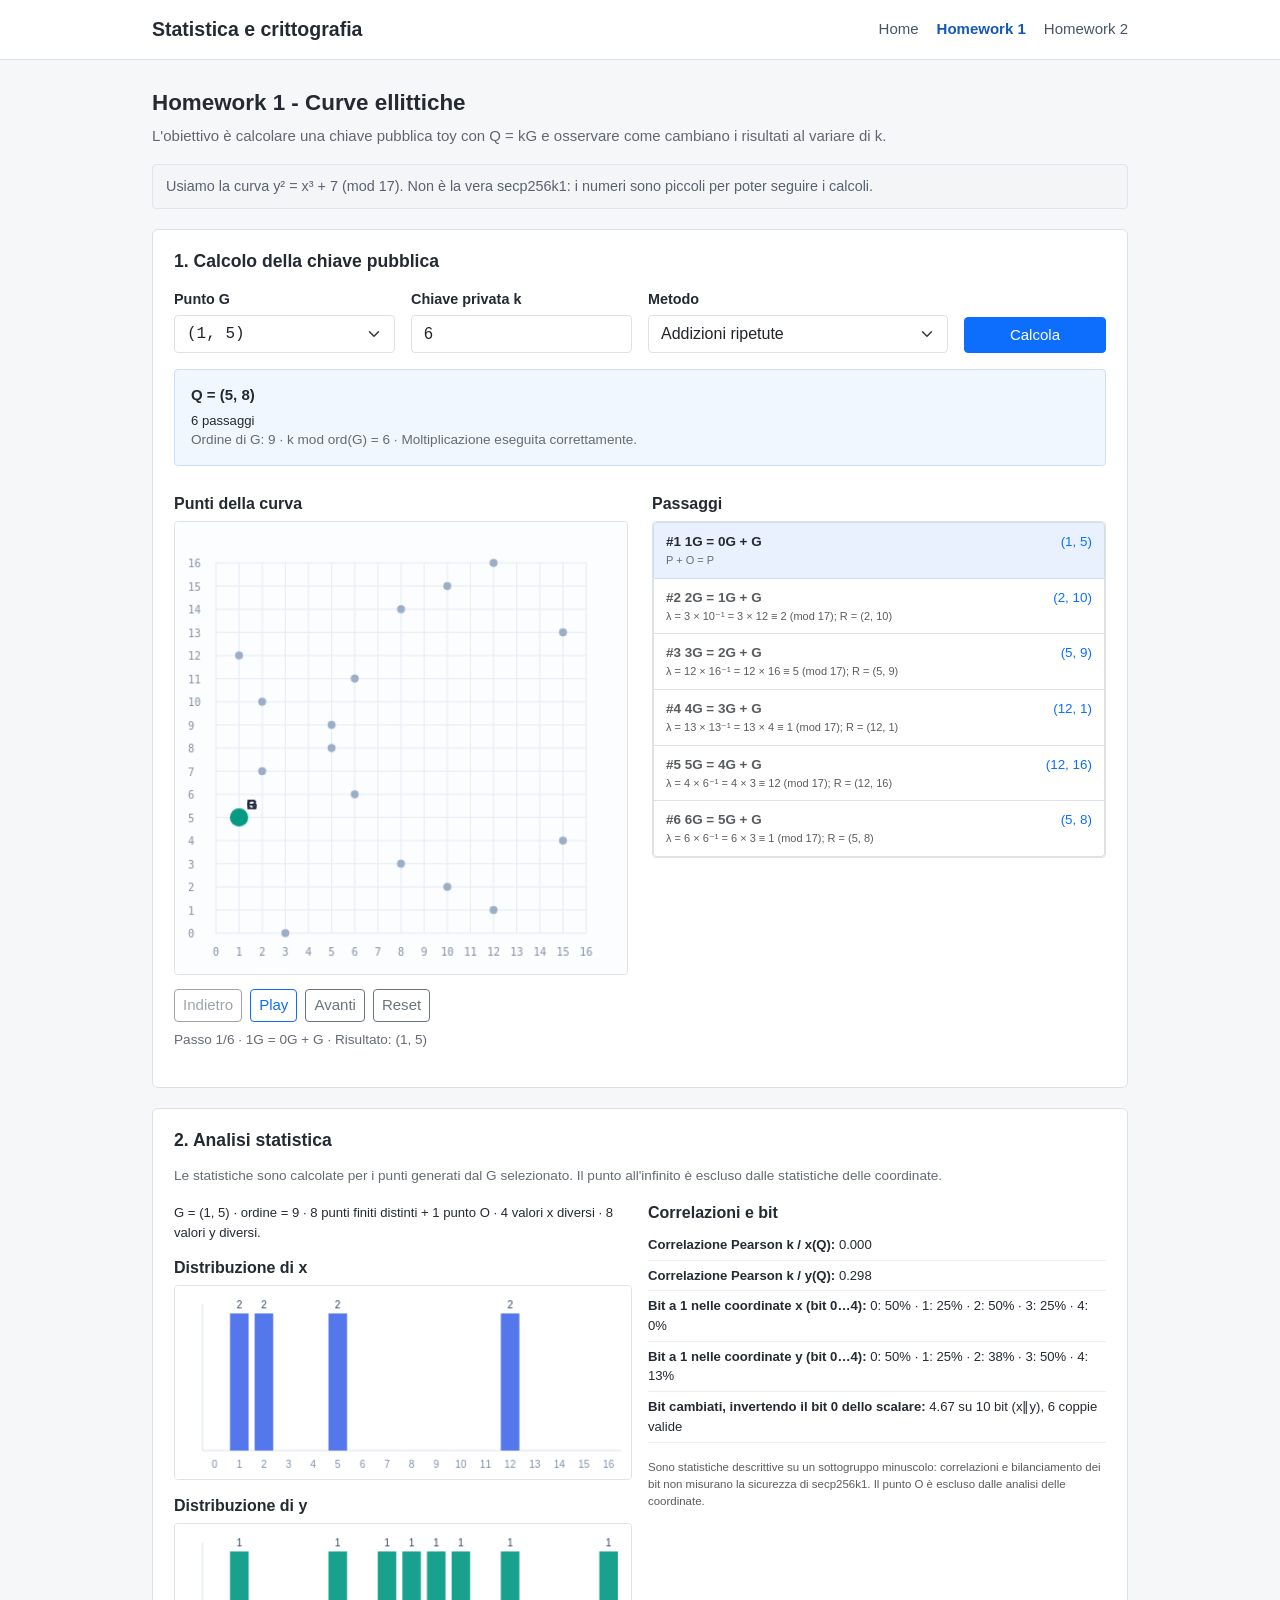
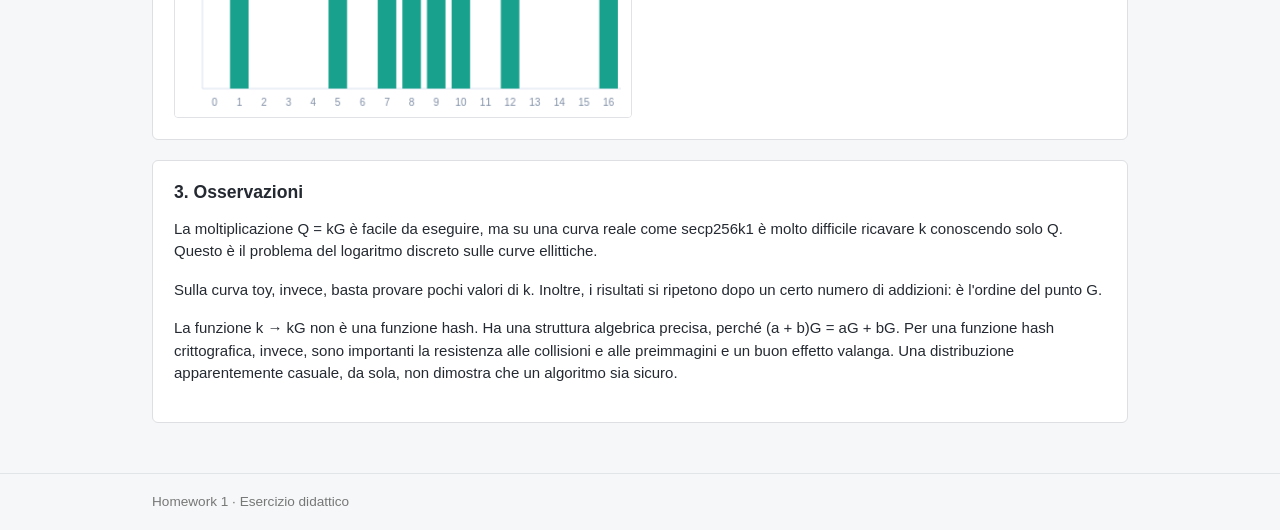
==== homework1.html @ e4290085 "added homework 3" ====
<!DOCTYPE html>
<html lang="it">
<head>
<meta charset="UTF-8">
<meta name="viewport" content="width=device-width, initial-scale=1">
<title>Homework 1 - Curve ellittiche</title>
<link rel="stylesheet" href="assets/bootstrap.min.css">
<link rel="stylesheet" href="assets/style.css">
<script defer src="assets/hw1.js"></script>
</head>
<body>
<header><div class="container"><h1>Statistica e crittografia</h1><nav><a href="index.html">Home</a><a href="homework1.html" aria-current="page">Homework 1</a><a href="homework2.html">Homework 2</a></nav></div></header>
<main class="container">
<h2>Homework 1 - Curve ellittiche</h2>
<p class="lead-text">L'obiettivo è calcolare una chiave pubblica toy con Q = kG e osservare come cambiano i risultati al variare di k.</p>
<div class="note">Usiamo la curva y² = x³ + 7 (mod 17). Non è la vera secp256k1: i numeri sono piccoli per poter seguire i calcoli.</div>
<section class="section">
<h3>1. Calcolo della chiave pubblica</h3>
<div class="row g-3 align-items-end">
<div class="col-sm-3"><label for="selectG">Punto G</label><select id="selectG" class="form-select mono"></select></div>
<div class="col-sm-3"><label for="inputK">Chiave privata k</label><input type="number" id="inputK" class="form-control" value="6" min="1" max="500" step="1"></div>
<div class="col-sm-4"><label for="selectMethod">Metodo</label><select id="selectMethod" class="form-select"><option value="naive">Addizioni ripetute</option><option value="double_add">Double-and-add</option></select></div>
<div class="col-sm-2"><button type="button" id="btnCompute" class="btn btn-primary w-100">Calcola</button></div>
</div>
<div class="result mt-3"><div class="fw-bold" id="pubKeyResult">-</div><div class="small mt-1" id="calcInfoBadge"></div><div class="small-note" id="hw1OrderNote"></div></div>
<div class="row g-4 mt-1">
<div class="col-lg-6"><h4>Punti della curva</h4><canvas id="eccCanvas" width="420" height="420"></canvas><div class="d-flex flex-wrap gap-2 mt-2"><button type="button" class="btn btn-sm btn-outline-secondary" id="btnPrev">Indietro</button><button type="button" class="btn btn-sm btn-outline-primary" id="btnPlay">Play</button><button type="button" class="btn btn-sm btn-outline-secondary" id="btnNext">Avanti</button><button type="button" class="btn btn-sm btn-outline-secondary" id="btnReset">Reset</button></div><p class="small-note mt-2" id="stepDescription"></p></div>
<div class="col-lg-6"><h4>Passaggi</h4><div class="list-group" id="logList"></div></div>
</div>
</section>
<section class="section">
<h3>2. Analisi statistica</h3>
<p class="small-note">Le statistiche sono calcolate per i punti generati dal G selezionato. Il punto all'infinito è escluso dalle statistiche delle coordinate.</p>
<div class="row g-3">
<div class="col-lg-6"><div id="statCoords" class="small mb-3"></div><h4>Distribuzione di x</h4><canvas id="histX" class="chart" width="450" height="190"></canvas><h4 class="mt-3">Distribuzione di y</h4><canvas id="histY" class="chart" width="450" height="190"></canvas></div>
<div class="col-lg-6"><h4>Correlazioni e bit</h4><div id="statMetrics" class="small"></div></div>
</div>
</section>
<section class="section">
<h3>3. Osservazioni</h3>
<p>La moltiplicazione Q = kG è facile da eseguire, ma su una curva reale come secp256k1 è molto difficile ricavare k conoscendo solo Q. Questo è il problema del logaritmo discreto sulle curve ellittiche.</p>
<p>Sulla curva toy, invece, basta provare pochi valori di k. Inoltre, i risultati si ripetono dopo un certo numero di addizioni: è l'ordine del punto G.</p>
<p>La funzione k → kG non è una funzione hash. Ha una struttura algebrica precisa, perché (a + b)G = aG + bG. Per una funzione hash crittografica, invece, sono importanti la resistenza alle collisioni e alle preimmagini e un buon effetto valanga. Una distribuzione apparentemente casuale, da sola, non dimostra che un algoritmo sia sicuro.</p>
</section>
</main>
<footer><div class="container">Homework 1 · Esercizio didattico</div></footer>
</body>
</html>
---- assets/style.css ----
body{background:#f6f7f8;color:#252a32;font-family:Arial,Helvetica,sans-serif;font-size:15px}
.container{max-width:1000px}
h1{font-size:1.8rem;font-weight:700}h2{font-size:1.4rem;font-weight:700}h3{font-size:1.1rem;font-weight:600}h4{font-size:1rem;font-weight:600}
a{text-decoration:none}a:hover{text-decoration:underline}
header{background:#fff;border-bottom:1px solid #dde1e5}
header .container{display:flex;justify-content:space-between;align-items:center;flex-wrap:wrap;gap:12px;padding-top:18px;padding-bottom:18px}
header h1{font-size:1.22rem;margin:0}
nav{display:flex;flex-wrap:wrap;gap:18px}nav a{color:#475569}nav a[aria-current="page"]{color:#1559b7;font-weight:700}
main{padding-top:30px;padding-bottom:50px}
.section{background:#fff;border:1px solid #dedfe3;border-radius:6px;padding:21px;margin-top:20px}
.section>h3{margin-bottom:15px}
.lead-text{color:#5f6770;max-width:820px}
.note{font-size:.9rem;color:#5a6170;background:#f3f5f7;border:1px solid #e1e5e9;border-radius:4px;padding:11px 13px}
label{font-weight:600;font-size:.9rem;margin-bottom:5px}
.form-control,.form-select,.btn{border-radius:4px}.btn{font-size:.94rem}
.mono,code,.output,.step-output{font-family:Consolas,Monaco,monospace;overflow-wrap:anywhere}
.output,.step-output{background:#f7f8fa;border:1px solid #e5e7eb;border-radius:4px;padding:9px 11px;font-size:.88rem;line-height:1.65}
.step-output>div+div{margin-top:5px}
.step{padding:14px 0;border-top:1px solid #e8e9eb}
.step h4{margin:0 0 5px}.step p{margin:0 0 8px;color:#686d75;font-size:.9rem}
.result{padding:14px 16px;background:#f1f7ff;border:1px solid #cbdffb;border-radius:4px}
.secret-blur{filter:blur(5px);user-select:none}
canvas{background:#fff;border:1px solid #e0e2e5;border-radius:4px;max-width:100%;height:auto}
#eccCanvas{width:100%}.chart{width:100%;display:block}
#logList{max-height:390px;overflow:auto;border:1px solid #e0e2e5;border-radius:4px}
#logList .list-group-item{font-size:.84rem;padding:9px 12px}
#logList .list-group-item.active{background:#e9f1ff;color:#252a32;border-color:#d0def3}
#logList .list-group-item.active .text-muted{color:#5e6d81!important}
#statMetrics>div{padding:5px 0;border-bottom:1px solid #eceef0}
.table{font-size:.88rem}.table td,.table th{vertical-align:top}
.small-note{color:#656b74;font-size:.85rem}
footer{border-top:1px solid #e2e5e8;padding:18px 0;color:#777;font-size:.85rem}
@media(max-width:650px){header .container{align-items:flex-start}main{padding-top:22px}.section{padding:16px}h1{font-size:1.5rem}nav{gap:12px}}
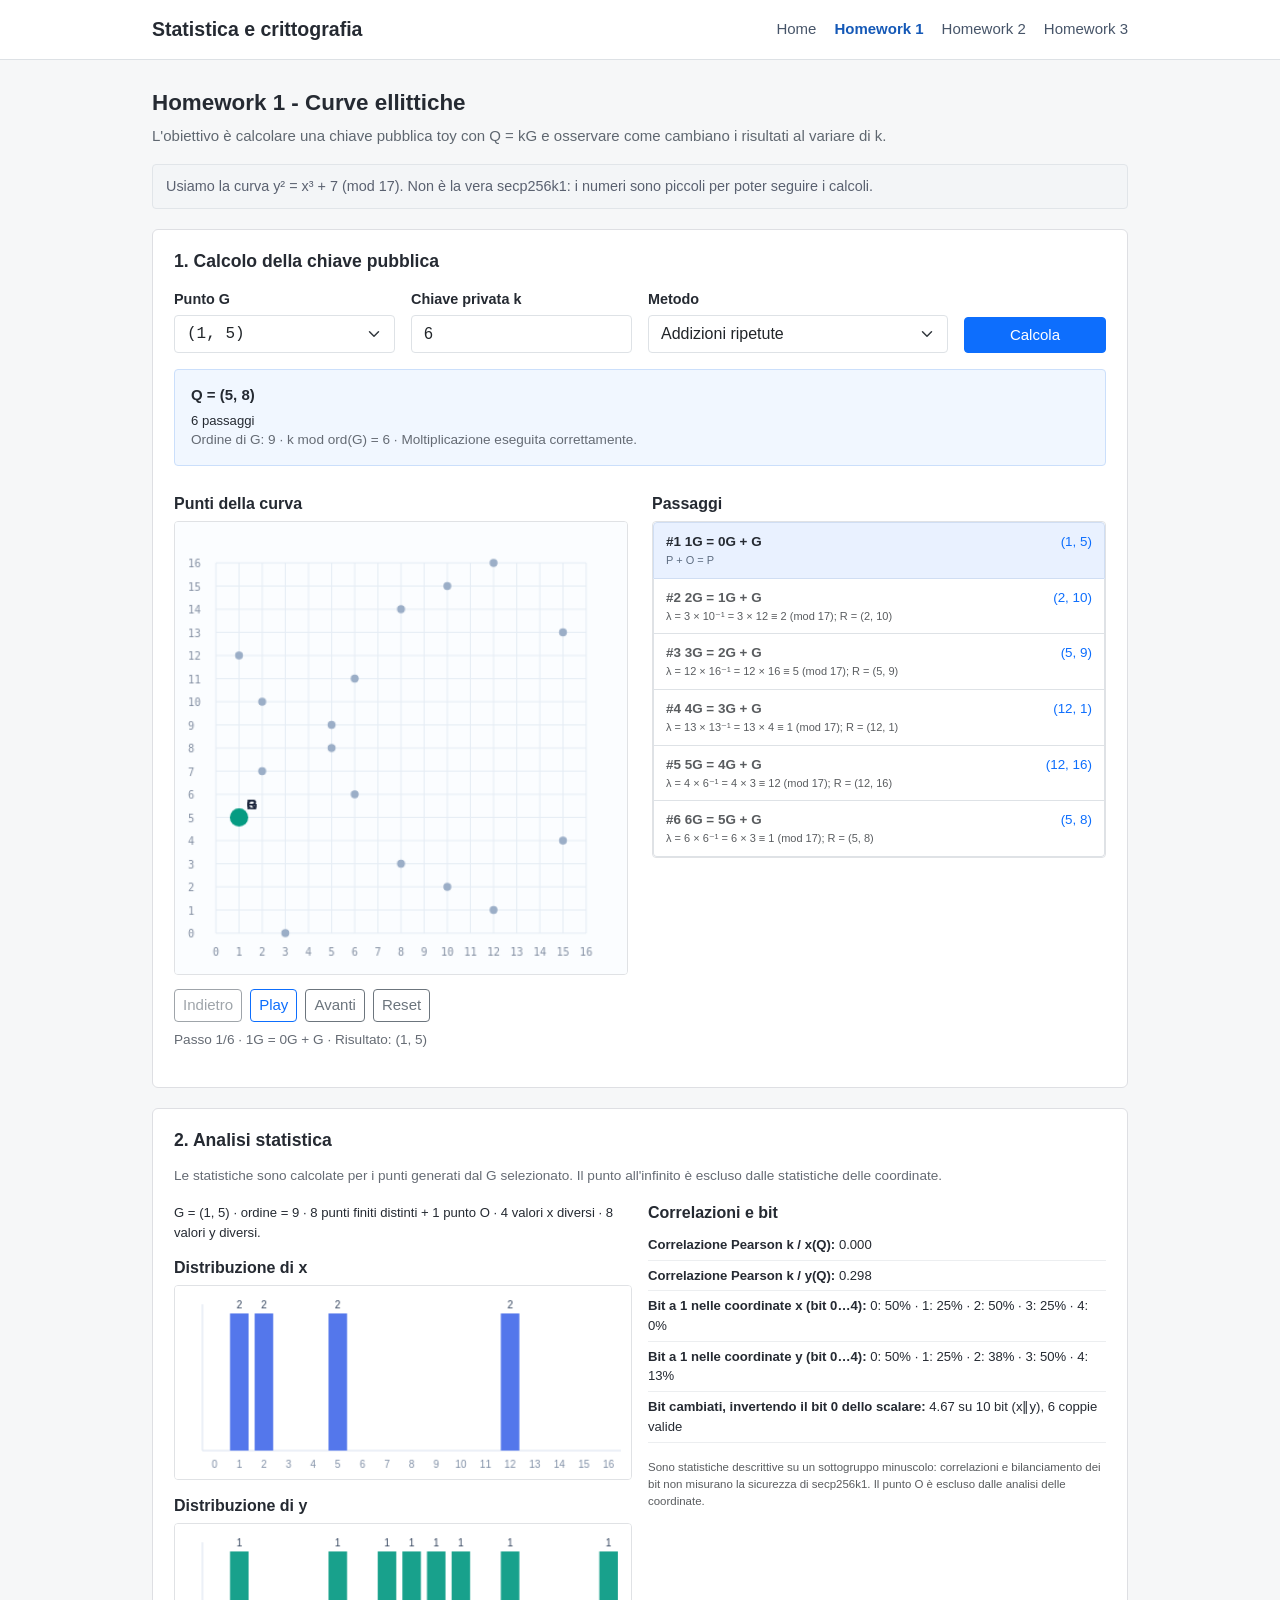
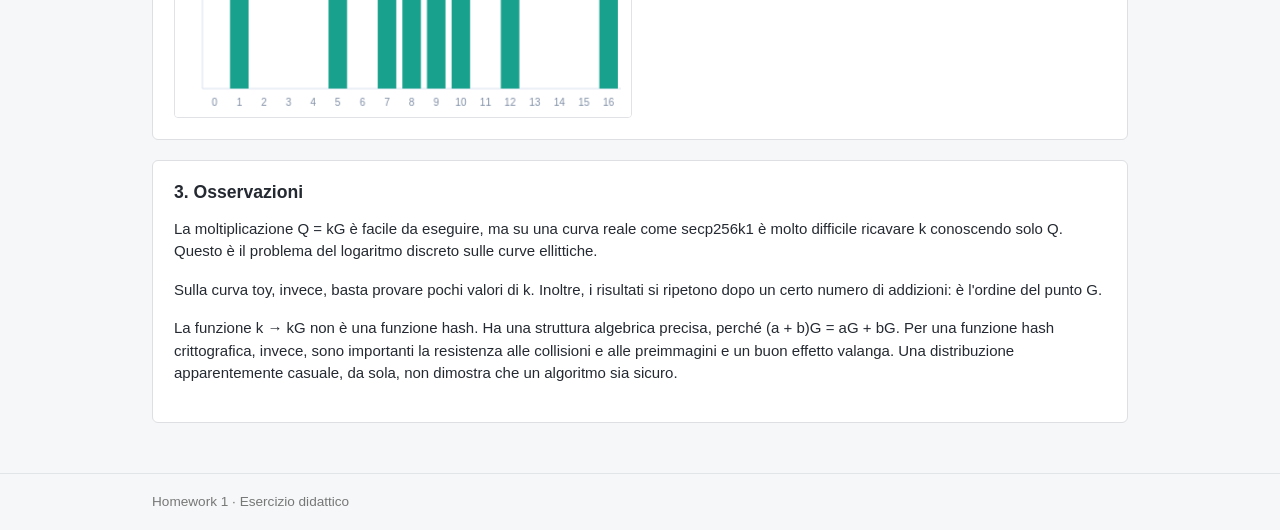
==== commit 5757243d: "bag fix" ====
--- a/homework1.html
+++ b/homework1.html
@@ -9,7 +9,7 @@
 <script defer src="assets/hw1.js"></script>
 </head>
 <body>
-<header><div class="container"><h1>Statistica e crittografia</h1><nav><a href="index.html">Home</a><a href="homework1.html" aria-current="page">Homework 1</a><a href="homework2.html">Homework 2</a></nav></div></header>
+<header><div class="container"><h1>Statistica e crittografia</h1><nav><a href="index.html">Home</a><a href="homework1.html" aria-current="page">Homework 1</a><a href="homework2.html">Homework 2</a><a href=""homework3.html>Homework 3</a></nav></div></header>
 <main class="container">
 <h2>Homework 1 - Curve ellittiche</h2>
 <p class="lead-text">L'obiettivo è calcolare una chiave pubblica toy con Q = kG e osservare come cambiano i risultati al variare di k.</p>
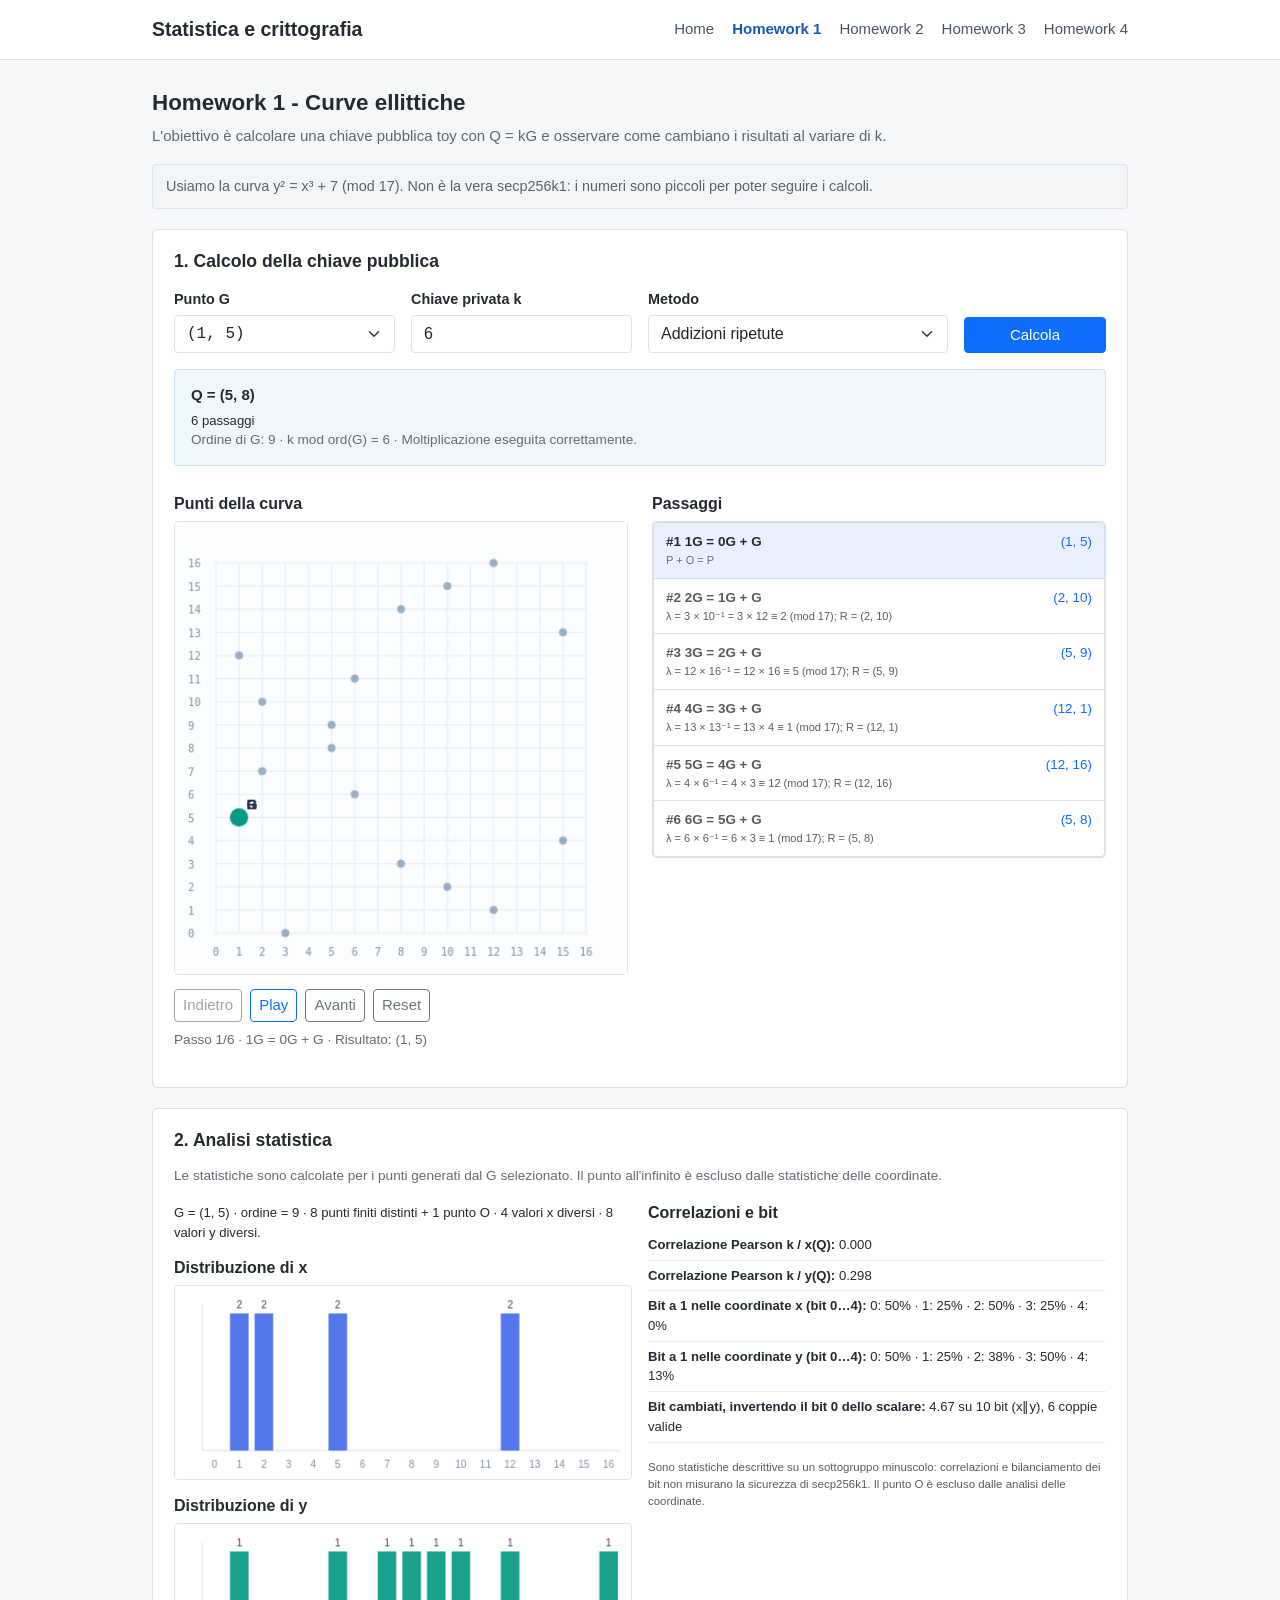
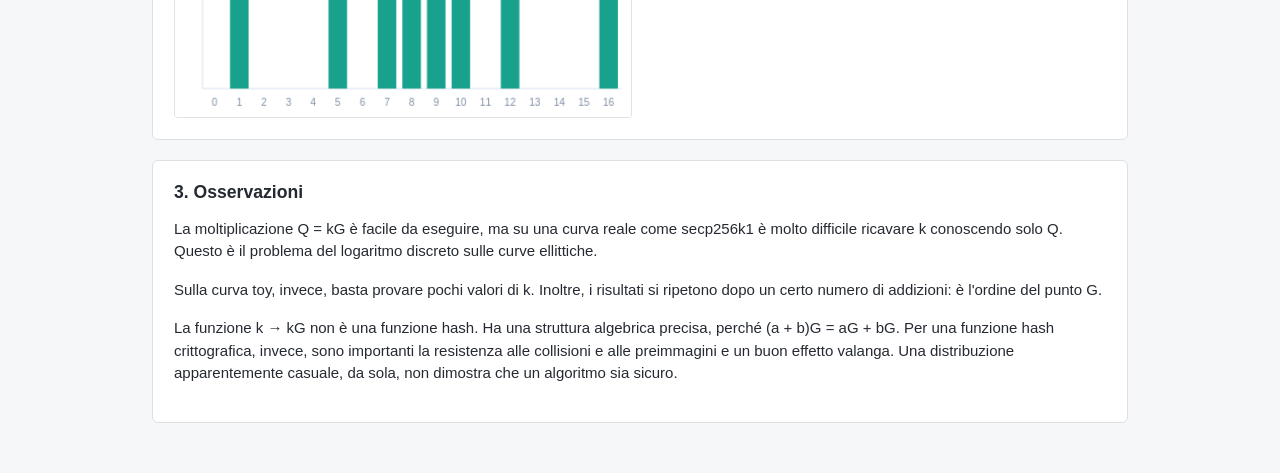
==== commit a72cc4f0: "homework 4" ====
--- a/homework1.html
+++ b/homework1.html
@@ -9,7 +9,7 @@
 <script defer src="assets/hw1.js"></script>
 </head>
 <body>
-<header><div class="container"><h1>Statistica e crittografia</h1><nav><a href="index.html">Home</a><a href="homework1.html" aria-current="page">Homework 1</a><a href="homework2.html">Homework 2</a><a href=""homework3.html>Homework 3</a></nav></div></header>
+<header><div class="container"><h1>Statistica e crittografia</h1><nav><a href="index.html">Home</a><a href="homework1.html" aria-current="page">Homework 1</a><a href="homework2.html">Homework 2</a><a href=""homework3.html>Homework 3</a><a href="homework4.html">Homework 4</a></nav></div></header>
 <main class="container">
 <h2>Homework 1 - Curve ellittiche</h2>
 <p class="lead-text">L'obiettivo è calcolare una chiave pubblica toy con Q = kG e osservare come cambiano i risultati al variare di k.</p>
@@ -43,6 +43,5 @@
 <p>La funzione k → kG non è una funzione hash. Ha una struttura algebrica precisa, perché (a + b)G = aG + bG. Per una funzione hash crittografica, invece, sono importanti la resistenza alle collisioni e alle preimmagini e un buon effetto valanga. Una distribuzione apparentemente casuale, da sola, non dimostra che un algoritmo sia sicuro.</p>
 </section>
 </main>
-<footer><div class="container">Homework 1 · Esercizio didattico</div></footer>
 </body>
 </html>
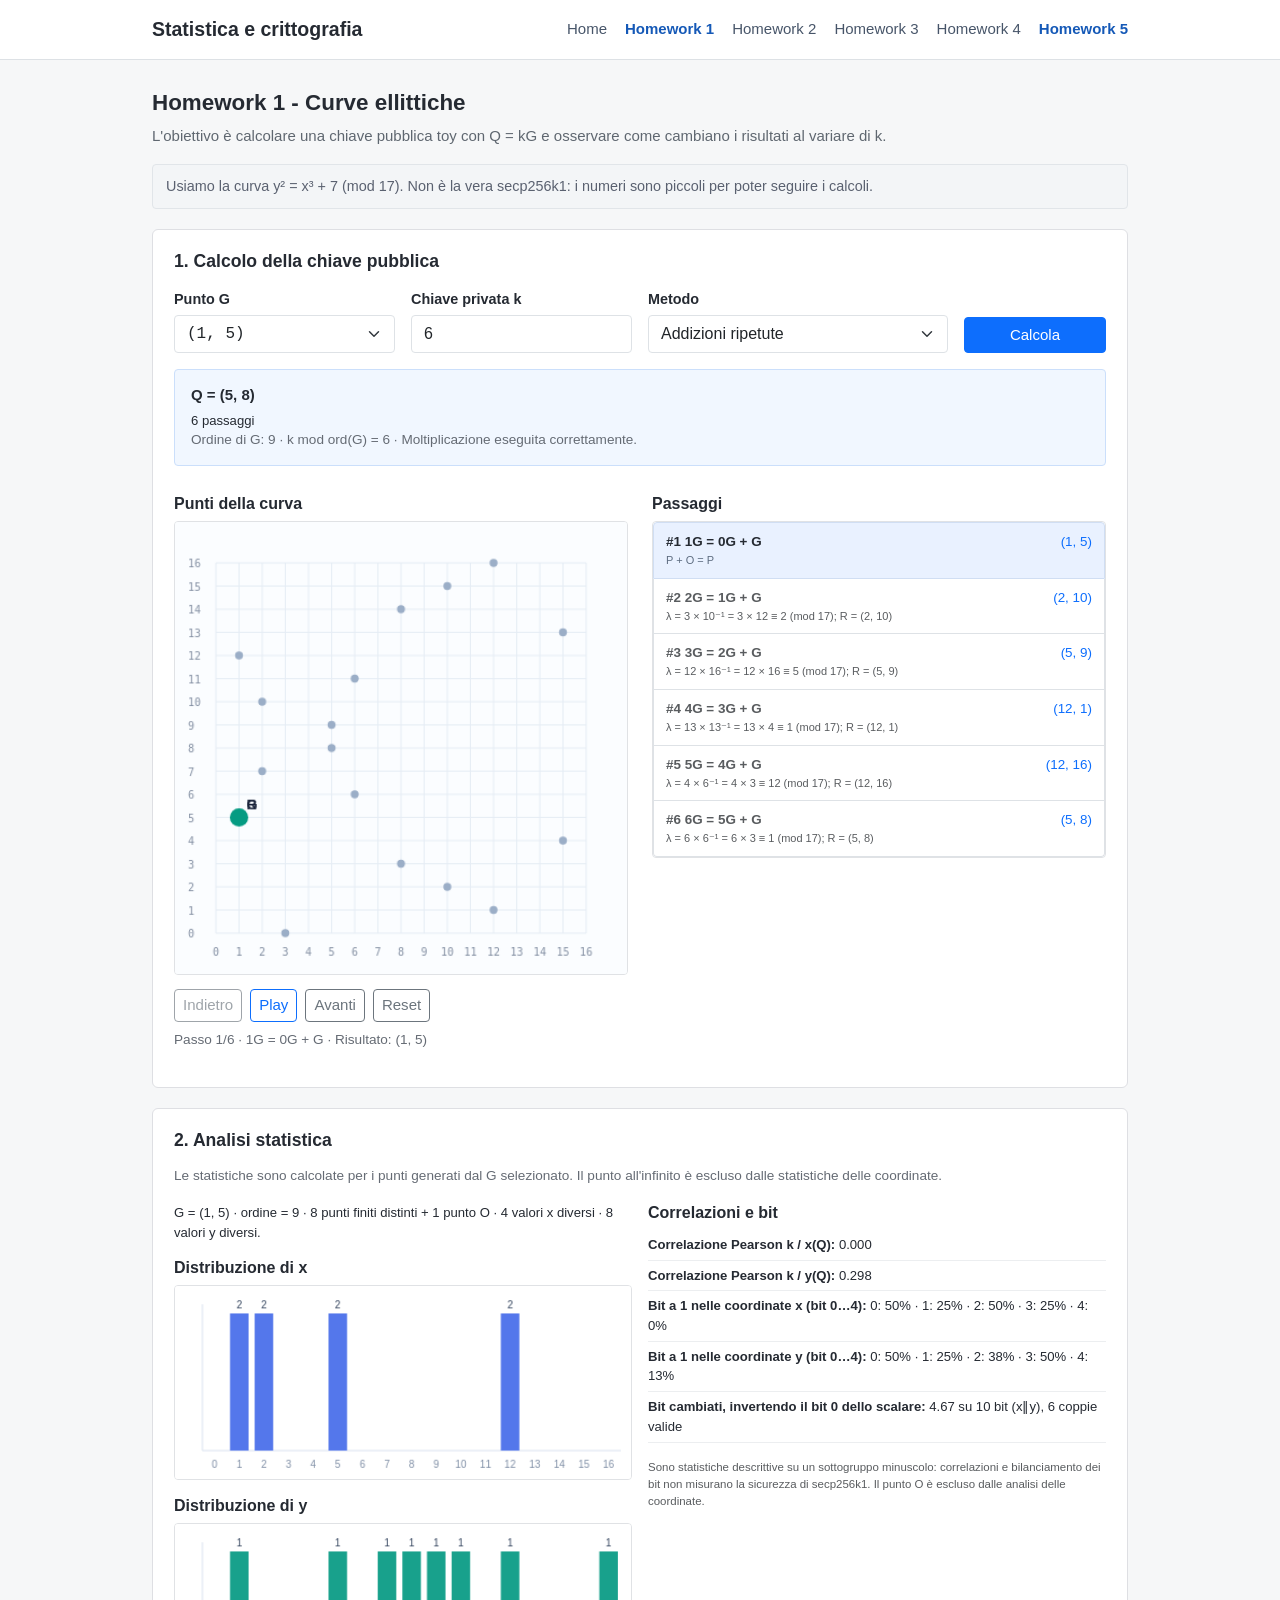
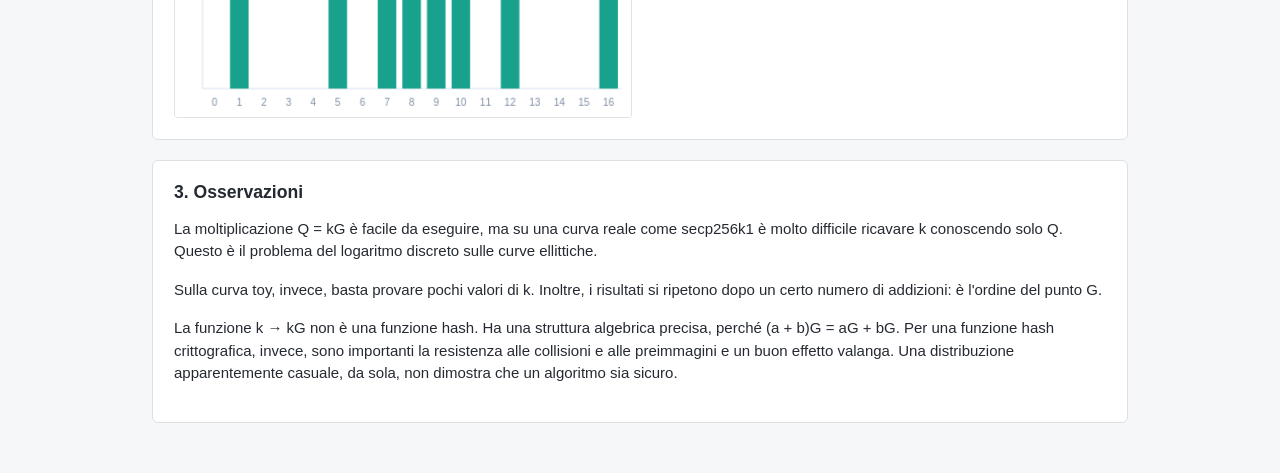
==== commit 0293b9a8: "Homework 5" ====
--- a/homework1.html
+++ b/homework1.html
@@ -9,7 +9,7 @@
 <script defer src="assets/hw1.js"></script>
 </head>
 <body>
-<header><div class="container"><h1>Statistica e crittografia</h1><nav><a href="index.html">Home</a><a href="homework1.html" aria-current="page">Homework 1</a><a href="homework2.html">Homework 2</a><a href=""homework3.html>Homework 3</a><a href="homework4.html">Homework 4</a></nav></div></header>
+<header><div class="container"><h1>Statistica e crittografia</h1><nav><a href="index.html">Home</a><a href="homework1.html" aria-current="page">Homework 1</a><a href="homework2.html">Homework 2</a><a href=""homework3.html>Homework 3</a><a href="homework4.html">Homework 4</a><a href="homework5.html" aria-current="page">Homework 5</a></nav></div></header>
 <main class="container">
 <h2>Homework 1 - Curve ellittiche</h2>
 <p class="lead-text">L'obiettivo è calcolare una chiave pubblica toy con Q = kG e osservare come cambiano i risultati al variare di k.</p>
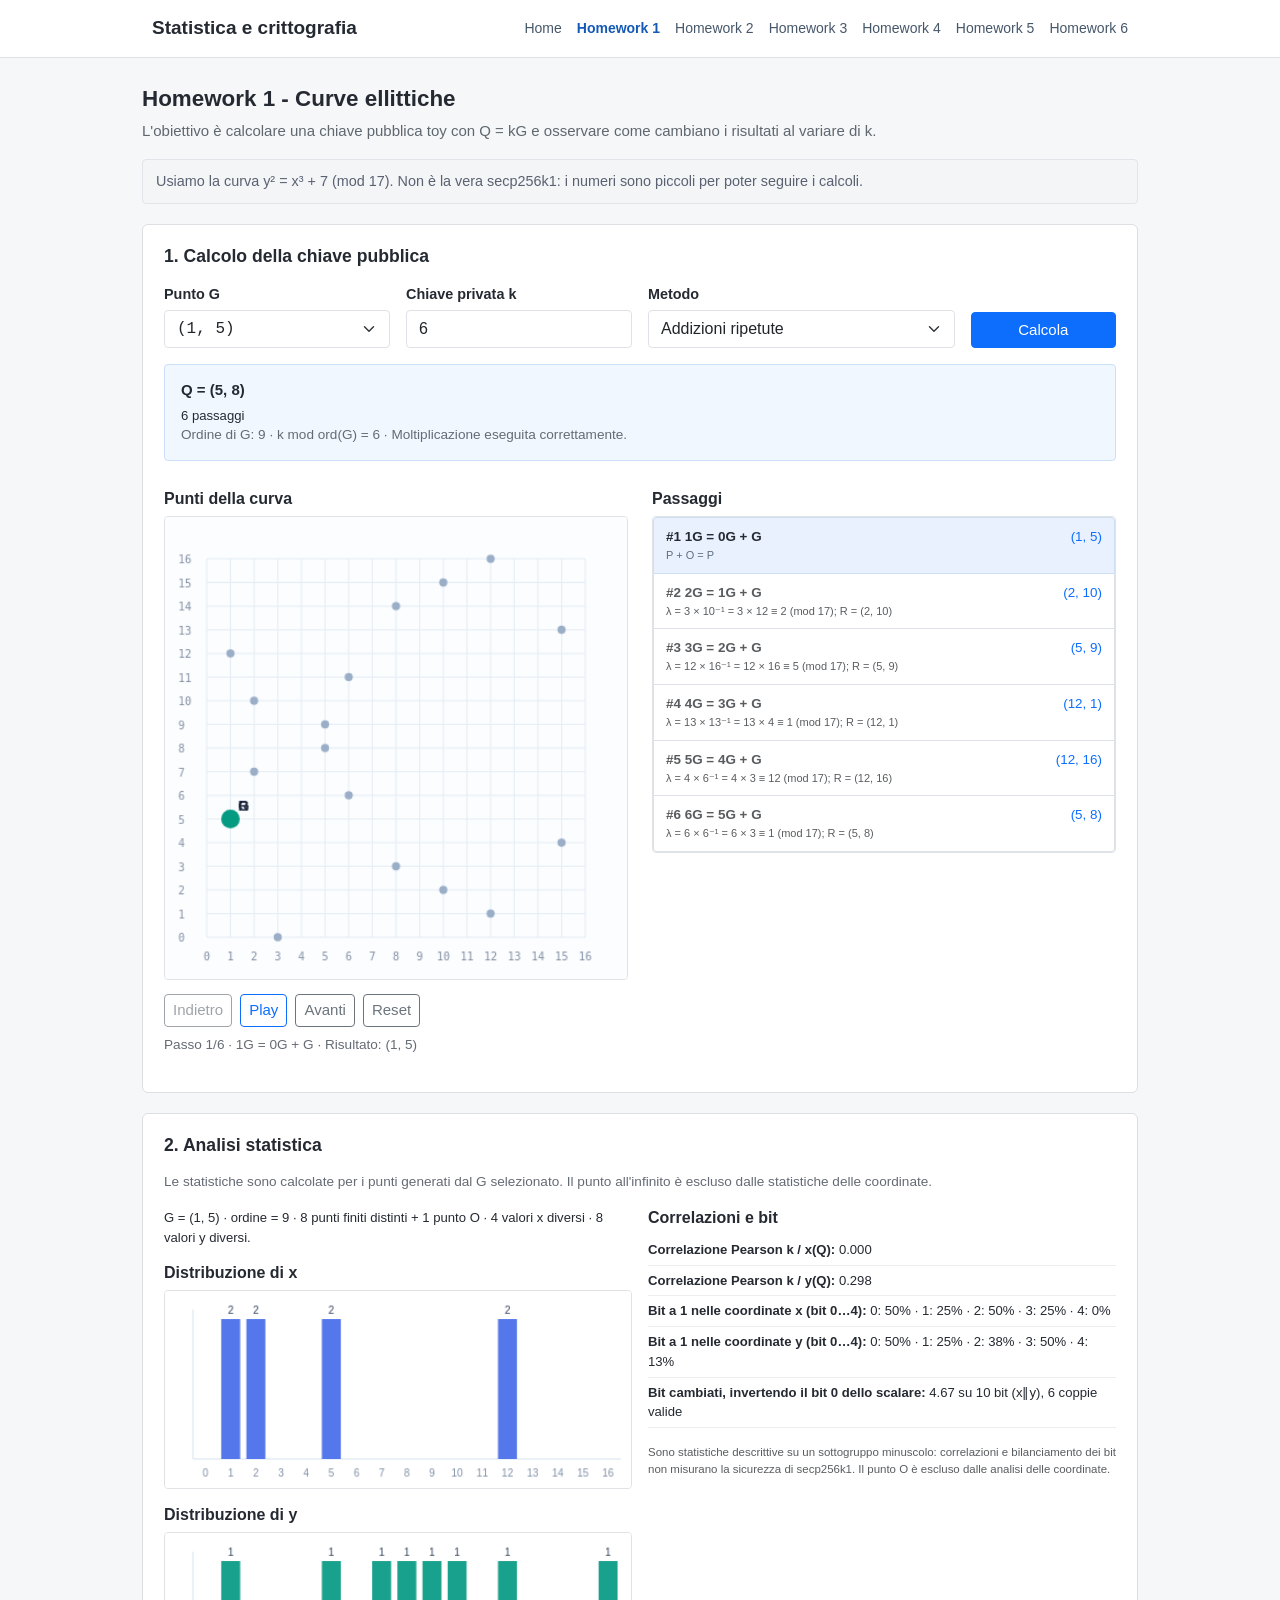
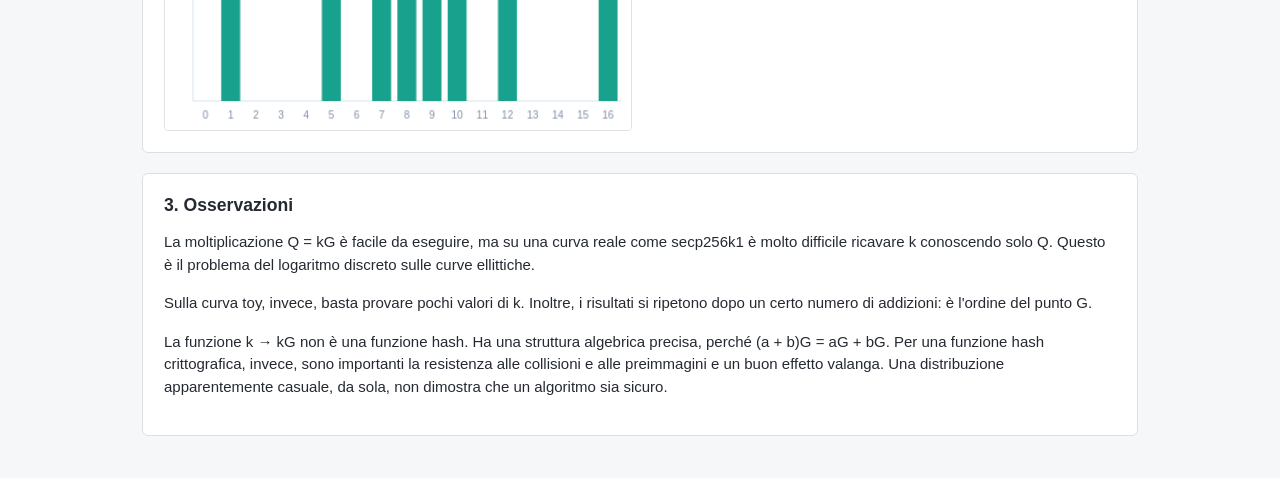
==== commit e3968dcc: "homework 6" ====
--- a/homework1.html
+++ b/homework1.html
@@ -6,10 +6,18 @@
 <title>Homework 1 - Curve ellittiche</title>
 <link rel="stylesheet" href="assets/bootstrap.min.css">
 <link rel="stylesheet" href="assets/style.css">
+<style>
+header .container{width:100%;max-width:1020px;margin:0 auto;padding:14px 22px;box-sizing:border-box}
+header h1{font-size:19px!important;line-height:1.5!important;margin:0}
+nav{gap:15px!important}
+nav a{font-size:14px!important}
+main{padding-top:28px!important;padding-bottom:42px!important}
+@media(max-width:600px){header .container{padding:14px 15px}header h1{font-size:17px!important}nav{gap:10px!important}}
+</style>
 <script defer src="assets/hw1.js"></script>
 </head>
 <body>
-<header><div class="container"><h1>Statistica e crittografia</h1><nav><a href="index.html">Home</a><a href="homework1.html" aria-current="page">Homework 1</a><a href="homework2.html">Homework 2</a><a href=""homework3.html>Homework 3</a><a href="homework4.html">Homework 4</a><a href="homework5.html" aria-current="page">Homework 5</a></nav></div></header>
+<header><div class="container"><h1>Statistica e crittografia</h1><nav><a href="index.html">Home</a><a href="homework1.html" aria-current="page">Homework 1</a><a href="homework2.html">Homework 2</a><a href="homework3.html">Homework 3</a><a href="homework4.html">Homework 4</a><a href="homework5.html">Homework 5</a><a href="homework6.html">Homework 6</a></nav></div></header>
 <main class="container">
 <h2>Homework 1 - Curve ellittiche</h2>
 <p class="lead-text">L'obiettivo è calcolare una chiave pubblica toy con Q = kG e osservare come cambiano i risultati al variare di k.</p>
--- a/assets/style.css
+++ b/assets/style.css
@@ -1,12 +1,13 @@
+html{overflow-y:scroll}
 body{background:#f6f7f8;color:#252a32;font-family:Arial,Helvetica,sans-serif;font-size:15px}
-.container{max-width:1000px}
+.container{max-width:1020px!important}
 h1{font-size:1.8rem;font-weight:700}h2{font-size:1.4rem;font-weight:700}h3{font-size:1.1rem;font-weight:600}h4{font-size:1rem;font-weight:600}
 a{text-decoration:none}a:hover{text-decoration:underline}
 header{background:#fff;border-bottom:1px solid #dde1e5}
-header .container{display:flex;justify-content:space-between;align-items:center;flex-wrap:wrap;gap:12px;padding-top:18px;padding-bottom:18px}
-header h1{font-size:1.22rem;margin:0}
-nav{display:flex;flex-wrap:wrap;gap:18px}nav a{color:#475569}nav a[aria-current="page"]{color:#1559b7;font-weight:700}
-main{padding-top:30px;padding-bottom:50px}
+header .container{display:flex;justify-content:space-between;align-items:center;flex-wrap:wrap;gap:10px;padding-top:14px!important;padding-bottom:14px!important}
+header h1{font-size:19px!important;line-height:1.5!important;margin:0}
+nav{display:flex;flex-wrap:wrap;gap:15px!important}nav a{font-size:14px!important;color:#46576a}nav a[aria-current="page"]{color:#1559b7;font-weight:700}
+main{padding-top:28px!important;padding-bottom:42px!important}
 .section{background:#fff;border:1px solid #dedfe3;border-radius:6px;padding:21px;margin-top:20px}
 .section>h3{margin-bottom:15px}
 .lead-text{color:#5f6770;max-width:820px}
@@ -30,4 +31,4 @@
 .table{font-size:.88rem}.table td,.table th{vertical-align:top}
 .small-note{color:#656b74;font-size:.85rem}
 footer{border-top:1px solid #e2e5e8;padding:18px 0;color:#777;font-size:.85rem}
-@media(max-width:650px){header .container{align-items:flex-start}main{padding-top:22px}.section{padding:16px}h1{font-size:1.5rem}nav{gap:12px}}
+@media(max-width:650px){header .container{align-items:flex-start}header h1{font-size:17px!important}nav{gap:10px!important}main{padding-top:22px}.section{padding:16px}h1{font-size:1.5rem}}
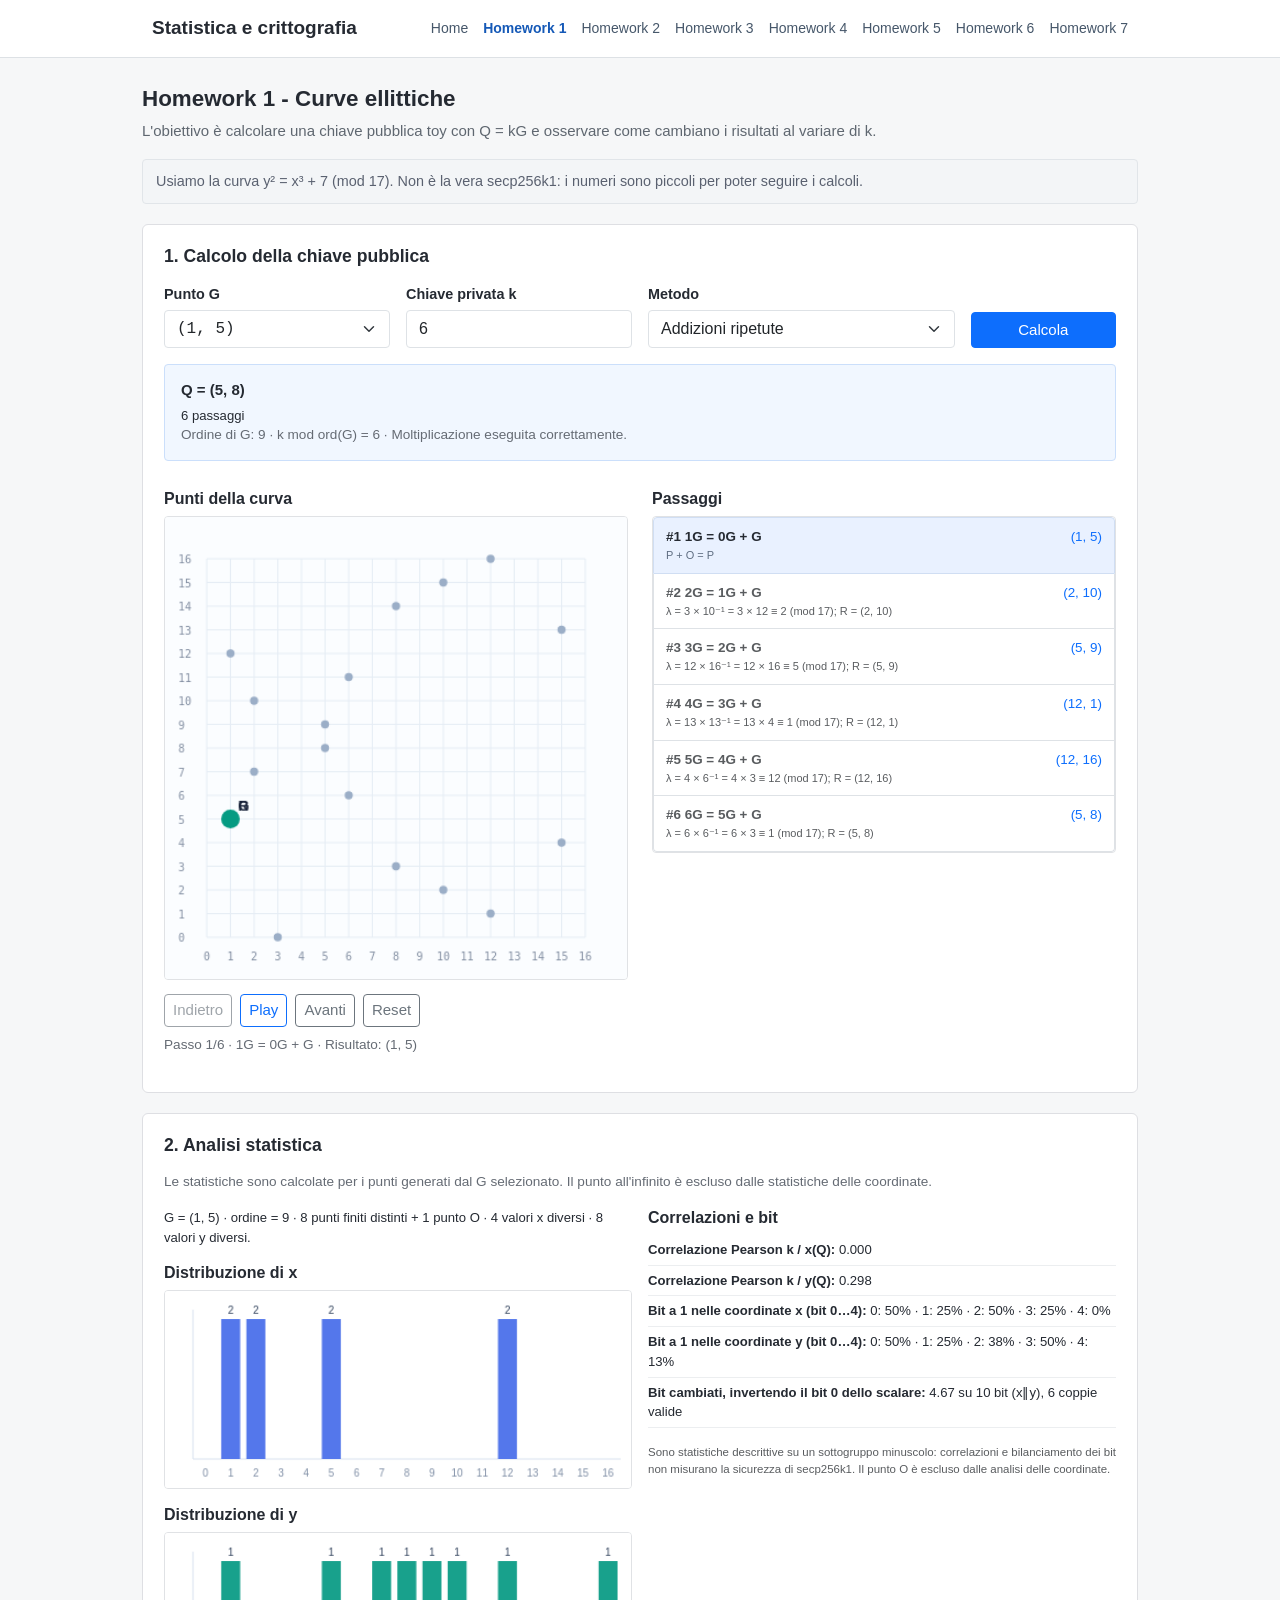
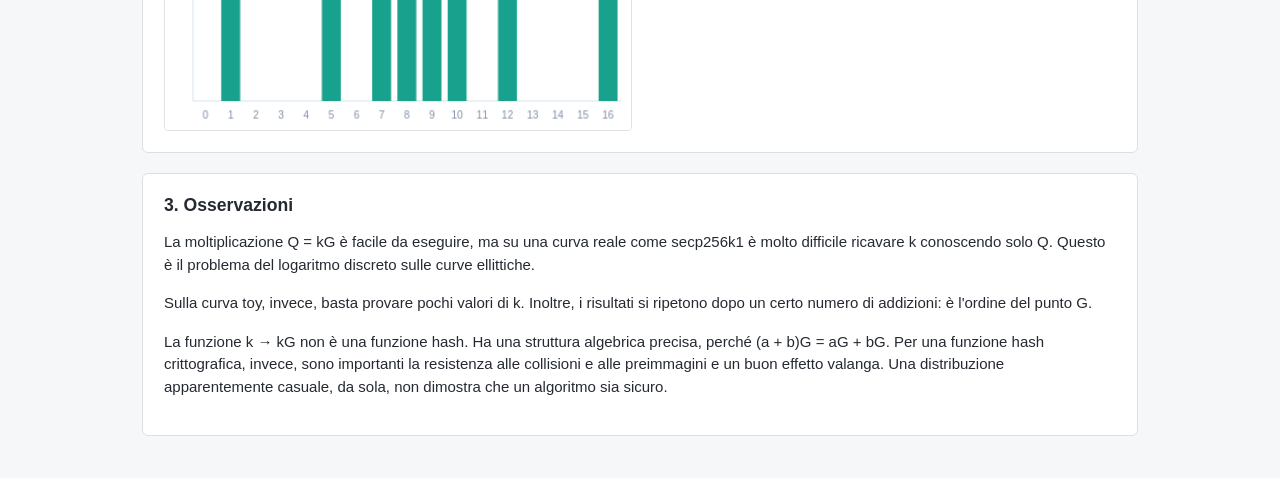
==== commit 6354e470: "homework 7" ====
--- a/homework1.html
+++ b/homework1.html
@@ -17,7 +17,7 @@
 <script defer src="assets/hw1.js"></script>
 </head>
 <body>
-<header><div class="container"><h1>Statistica e crittografia</h1><nav><a href="index.html">Home</a><a href="homework1.html" aria-current="page">Homework 1</a><a href="homework2.html">Homework 2</a><a href="homework3.html">Homework 3</a><a href="homework4.html">Homework 4</a><a href="homework5.html">Homework 5</a><a href="homework6.html">Homework 6</a></nav></div></header>
+<header><div class="container"><h1>Statistica e crittografia</h1><nav><a href="index.html">Home</a><a href="homework1.html" aria-current="page">Homework 1</a><a href="homework2.html">Homework 2</a><a href="homework3.html">Homework 3</a><a href="homework4.html">Homework 4</a><a href="homework5.html">Homework 5</a><a href="homework6.html">Homework 6</a><a href="homework7.html">Homework 7</a></nav></div></header>
 <main class="container">
 <h2>Homework 1 - Curve ellittiche</h2>
 <p class="lead-text">L'obiettivo è calcolare una chiave pubblica toy con Q = kG e osservare come cambiano i risultati al variare di k.</p>
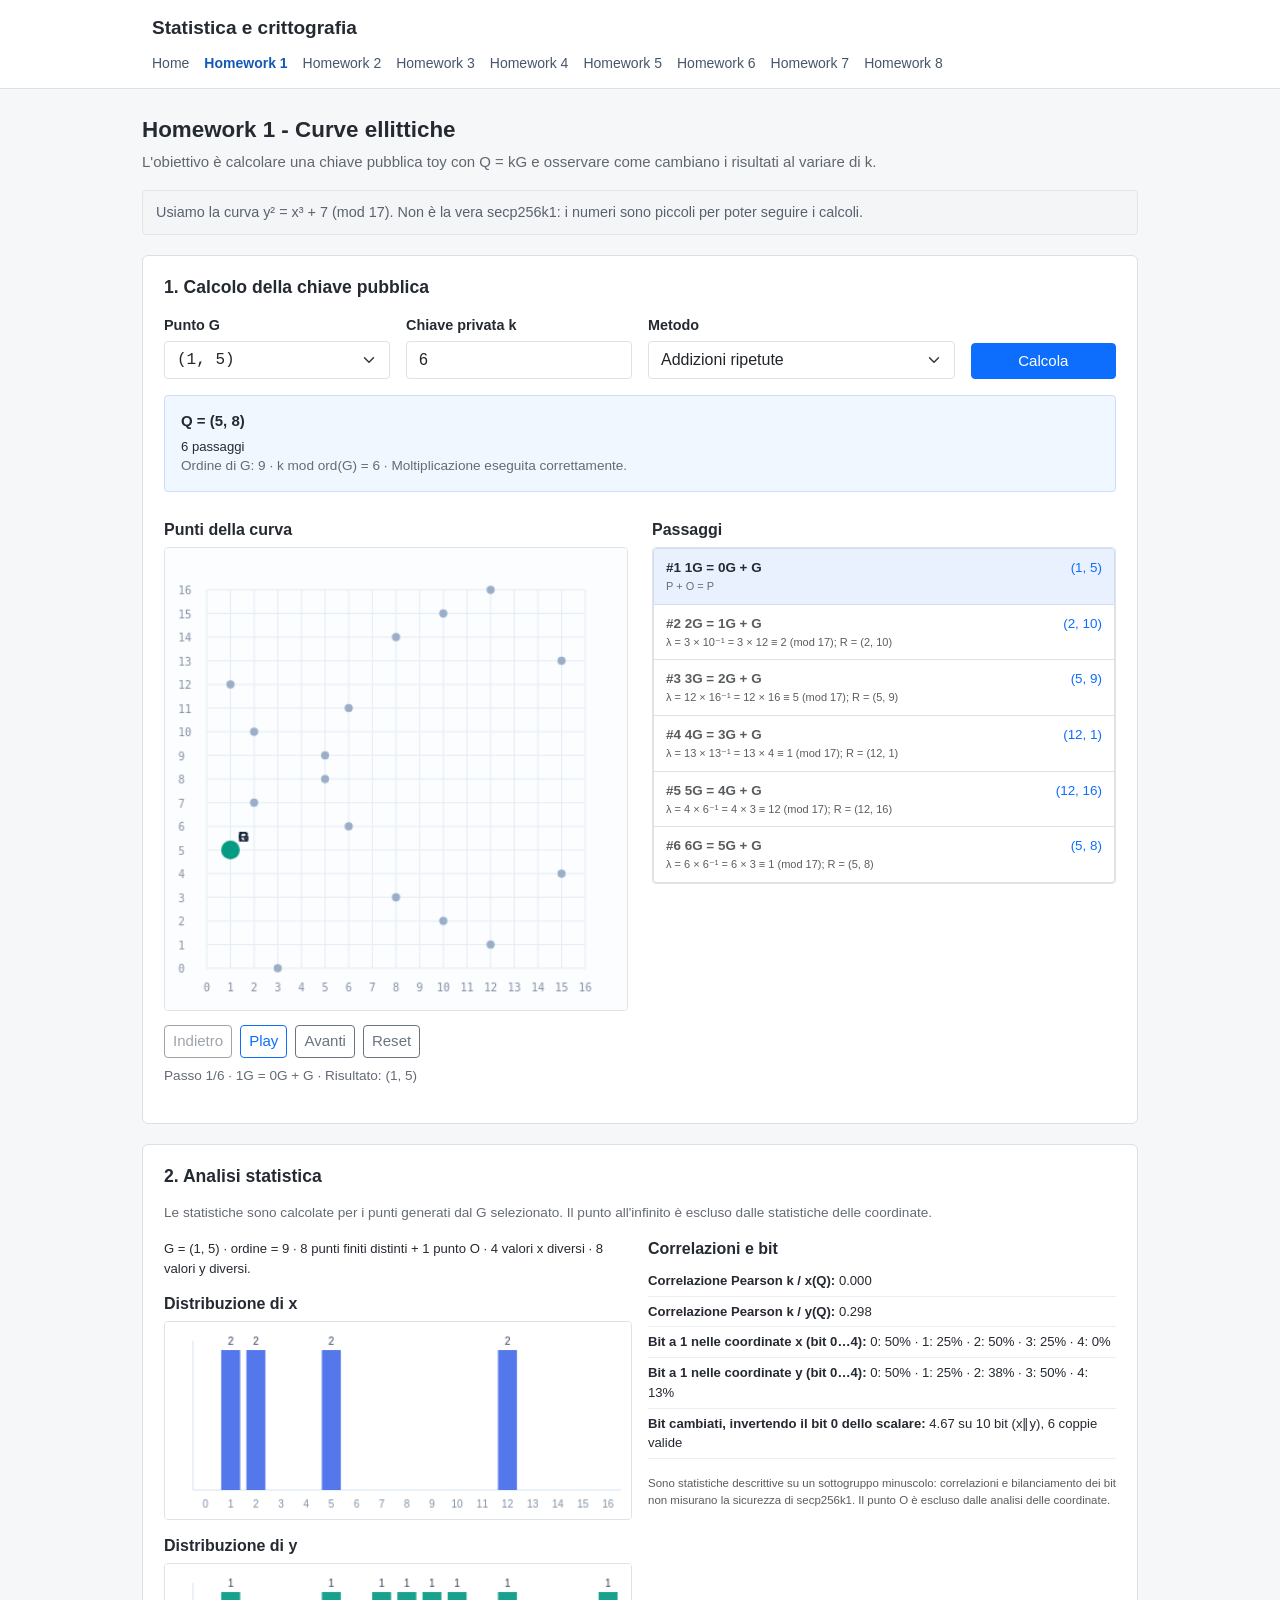
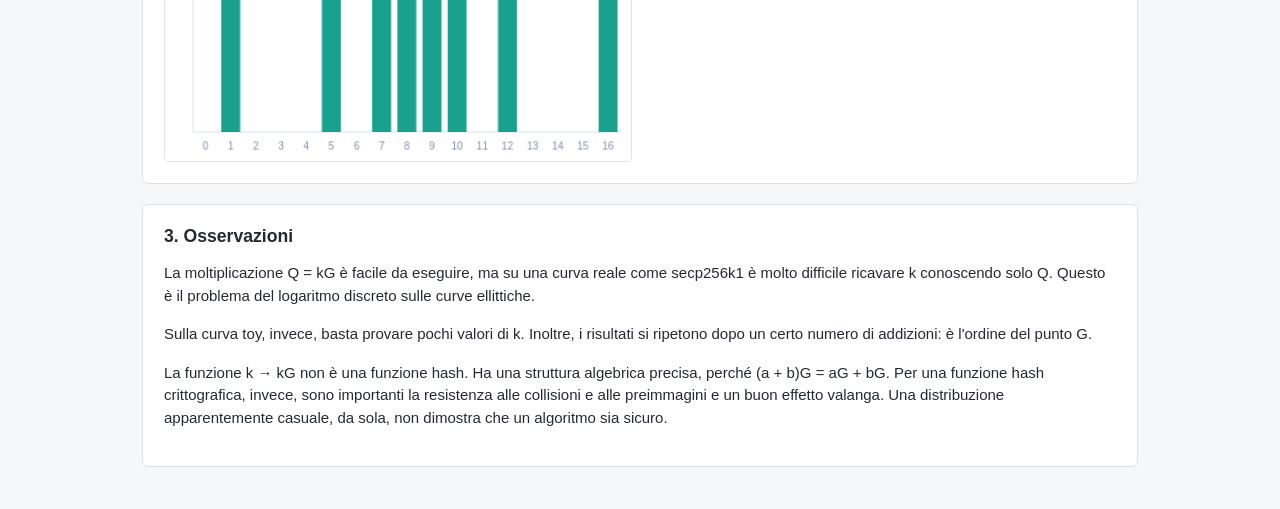
==== commit 7ced9a60: "homework 8" ====
--- a/homework1.html
+++ b/homework1.html
@@ -17,7 +17,7 @@
 <script defer src="assets/hw1.js"></script>
 </head>
 <body>
-<header><div class="container"><h1>Statistica e crittografia</h1><nav><a href="index.html">Home</a><a href="homework1.html" aria-current="page">Homework 1</a><a href="homework2.html">Homework 2</a><a href="homework3.html">Homework 3</a><a href="homework4.html">Homework 4</a><a href="homework5.html">Homework 5</a><a href="homework6.html">Homework 6</a><a href="homework7.html">Homework 7</a></nav></div></header>
+<header><div class="container"><h1>Statistica e crittografia</h1><nav><a href="index.html">Home</a><a href="homework1.html" aria-current="page">Homework 1</a><a href="homework2.html">Homework 2</a><a href="homework3.html">Homework 3</a><a href="homework4.html">Homework 4</a><a href="homework5.html">Homework 5</a><a href="homework6.html">Homework 6</a><a href="homework7.html">Homework 7</a><a href="homework8.html">Homework 8</a></nav></div></header>
 <main class="container">
 <h2>Homework 1 - Curve ellittiche</h2>
 <p class="lead-text">L'obiettivo è calcolare una chiave pubblica toy con Q = kG e osservare come cambiano i risultati al variare di k.</p>
